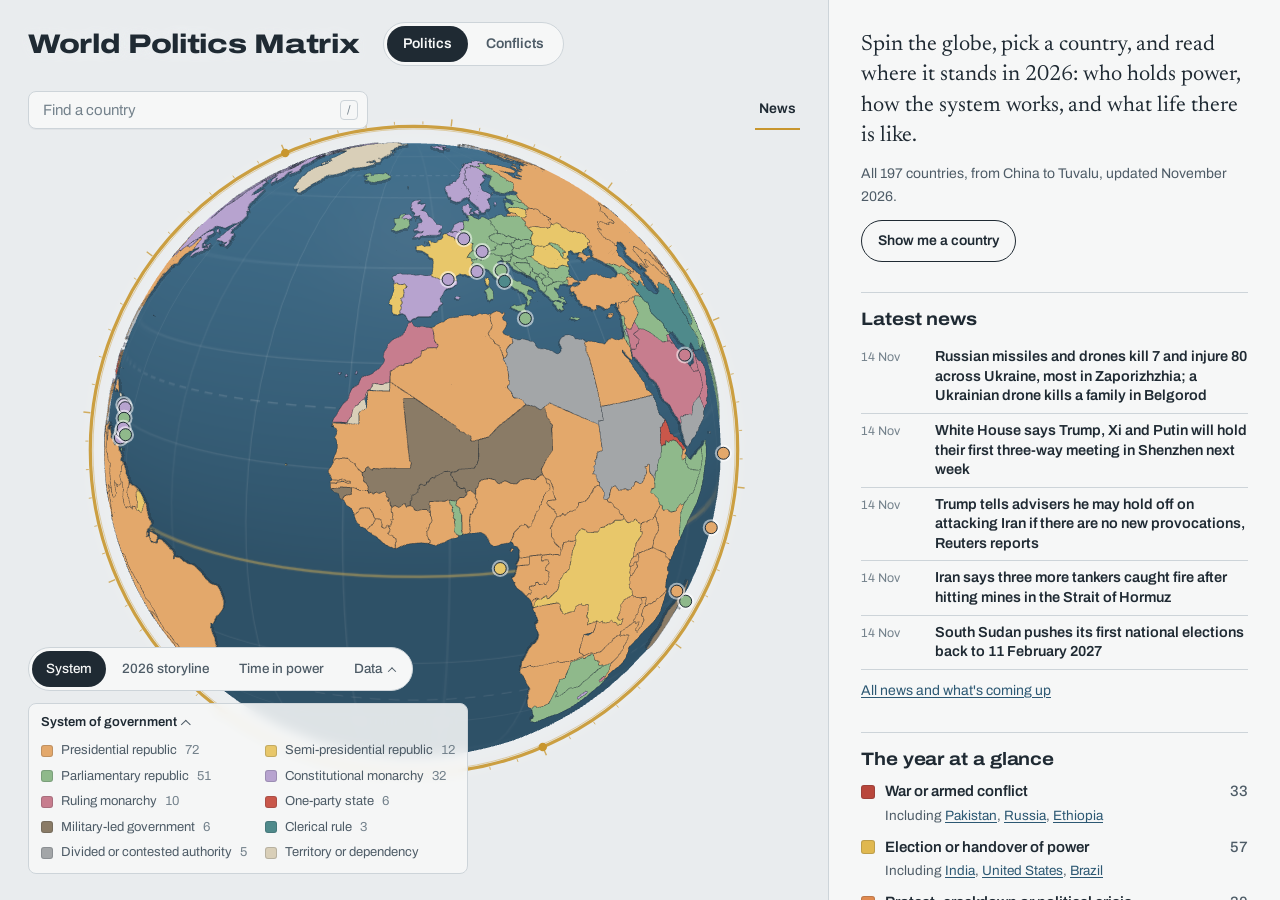
==== index.html @ 13824225 "Data layers: colour the globe by 17 indicators, By the numbers in profiles, compare two countries Ad" ====
<!doctype html>
<html lang="en">
<head>
<meta charset="utf-8">
<meta name="viewport" content="width=device-width, initial-scale=1, maximum-scale=1, user-scalable=no, viewport-fit=cover">
<title>World Politics Matrix</title>
<meta name="description" content="A clickable globe of where every country stands in 2026: who holds power, how the system works, and what daily life and culture look like.">
<meta name="theme-color" content="#E9ECEE" media="(prefers-color-scheme: light)">
<meta name="theme-color" content="#12191E" media="(prefers-color-scheme: dark)">
<link rel="icon" href="data:image/svg+xml,%3Csvg xmlns='http://www.w3.org/2000/svg' viewBox='0 0 64 64'%3E%3Ccircle cx='32' cy='32' r='22' fill='%233E6A86'/%3E%3Cpath d='M18 26c6-6 12 2 16-2s8-4 12 2c-2 8-10 6-14 12s-10 8-14 2c-2-6 4-8 0-14z' fill='%23E3A86B'/%3E%3Ccircle cx='32' cy='32' r='28' fill='none' stroke='%23C8962E' stroke-width='3'/%3E%3C/svg%3E">
<link rel="preconnect" href="https://fonts.googleapis.com">
<link rel="preconnect" href="https://fonts.gstatic.com" crossorigin>
<link href="https://fonts.googleapis.com/css2?family=Archivo:wdth,wght@62..125,400..800&family=Newsreader:ital,opsz,wght@0,6..72,400..600;1,6..72,400&display=swap" rel="stylesheet">
<link rel="stylesheet" href="assets/style.css">
<link rel="stylesheet" href="assets/features.css">
</head>
<body>
<div class="app" id="app">
  <main class="stage" id="stage">
    <header class="masthead">
      <h1 class="wordmark"><a href="./" id="home-link">World Politics Matrix</a></h1>
      <div class="mode-switch" role="radiogroup" aria-label="Map mode">
        <button type="button" role="radio" data-mode="politics" aria-checked="true">Politics</button>
        <button type="button" role="radio" data-mode="conflict" aria-checked="false">Conflicts</button>
      </div>
      <a class="news-link" href="news.html">News</a>
      <div class="search" role="search">
        <label class="visually-hidden" for="search">Find a country</label>
        <input id="search" type="search" placeholder="Find a country" autocomplete="off" spellcheck="false"
               role="combobox" aria-autocomplete="list" aria-expanded="false" aria-controls="search-results">
        <kbd class="search-hint" aria-hidden="true">/</kbd>
        <ul id="search-results" class="search-results" role="listbox" hidden></ul>
      </div>
    </header>

    <div class="globe-wrap">
      <div id="globe" class="globe" aria-label="Interactive globe. Drag to spin, scroll or pinch to zoom."></div>
      <svg id="meridian" class="meridian" aria-hidden="true"></svg>
      <p class="loading" id="loading">Drawing the map</p>
    </div>

    <section class="lens-box" aria-label="Map colouring">
      <div id="politics-controls" class="controls">
      <div class="lens-switch" role="radiogroup" aria-label="Colour countries by">
        <button type="button" role="radio" data-lens="system" aria-checked="true">System</button>
        <button type="button" role="radio" data-lens="story" aria-checked="false">2026 storyline</button>
        <button type="button" role="radio" data-lens="tenure" aria-checked="false">Time in power</button>
      </div>
      <details class="legend" id="legend-wrap" open>
        <summary id="legend-title">Key</summary>
        <ul id="legend" class="legend-list"></ul>
      </details>
      </div>
      <div id="war-controls" class="controls" hidden>
        <fieldset class="layer-toggles">
          <legend class="visually-hidden">Show on the map</legend>
          <label><input type="checkbox" data-layer="zones" checked> Zones</label>
          <label><input type="checkbox" data-layer="lines" checked> Front lines</label>
          <label><input type="checkbox" data-layer="battles" checked> Battles</label>
          <label><input type="checkbox" data-layer="bases" checked> Bases</label>
          <label class="sub"><input type="checkbox" id="major-only"> Major battles only</label>
        </fieldset>
        <details class="legend" open>
          <summary>Key</summary>
          <ul id="war-legend" class="legend-list"></ul>
        </details>
      </div>
    </section>
  </main>

  <aside class="sheet" id="sheet" aria-label="Country profile" data-state="intro">
    <button class="sheet-handle" id="sheet-handle" type="button" aria-label="Expand profile"><span></span></button>
    <div class="sheet-scroll" id="sheet-scroll">
      <div id="intro" class="intro">
        <p class="intro-lede">Spin the globe, pick a country, and read where it stands in 2026: who holds power, how the system works, and what life there is like.</p>
        <p class="intro-count" id="intro-count"></p>
        <div class="intro-actions">
          <button type="button" class="btn" id="random-btn">Show me a country</button>
        </div>
        <h2 class="intro-h">Latest news</h2>
        <ul class="news-mini" id="latest-news"></ul>
        <p class="more-link"><a href="news.html">All news and what's coming up</a></p>
        <h2 class="intro-h">The year at a glance</h2>
        <ul class="glance" id="glance"></ul>
        <h2 class="intro-h">Longest in power</h2>
        <ol class="longest" id="longest"></ol>
        <h2 class="intro-h">How a profile works</h2>
        <p>Every profile opens with where things stand this year, sourced line by line, then explains how power works and who holds it. The culture and society sections are background on daily life and identity, so they don't carry citations. Smaller or quieter countries get a shorter profile, and it says so at the top.</p>
        <h2 class="intro-h">Browse by region</h2>
        <div id="browse" class="browse"></div>
        <p class="intro-foot">Borders from <a href="https://www.naturalearthdata.com/">Natural Earth</a>. Capitals, languages and currencies from <a href="https://github.com/mledoze/countries">mledoze/countries</a> (ODbL). Borders shown are the de facto lines and imply no position on disputed claims.</p>
      </div>
      <div id="war-intro" class="intro" hidden>
        <p class="intro-lede">Every active war, insurgency and armed standoff on Earth, with the battles of the last 12 months and the bases that matter.</p>
        <p class="intro-count" id="war-count"></p>
        <div class="intro-actions">
          <button type="button" class="btn" id="random-war">Show me a war</button>
        </div>
        <div id="war-list"></div>
        <h2 class="intro-h">Latest battles and strikes</h2>
        <ol class="longest" id="war-recent"></ol>
        <h2 class="intro-h">Military news</h2>
        <ul class="news-mini" id="war-news"></ul>
        <p class="more-link"><a href="news.html">All news</a></p>
        <p class="intro-foot">Zones, lines and positions are approximate and drawn from the open-source reporting cited in each entry. Casualty figures are contested in every war; each one names its source.</p>
      </div>
      <article id="profile" class="profile" hidden></article>
    </div>
  </aside>
</div>

<div id="tip" class="tip" role="tooltip" hidden></div>

<script src="assets/vendor/topojson-client-3.1.0.min.js"></script>
<script src="assets/vendor/globe.gl-2.46.2.min.js"></script>
<script src="assets/app.js"></script>
<script src="assets/features/layers.js"></script>
</body>
</html>
---- assets/style.css ----
/* World Politics Matrix: a classroom political globe */

:root {
  --fog: #E9ECEE;
  --paper: #F6F7F7;
  --ink: #1F2A33;
  --ink-2: #4E5C67;
  --ink-3: #74828C;
  --rule: #CDD4D9;
  --ocean: #3E6A86;
  --land: #D9CFB8;
  --brass: #C8962E;
  --brass-deep: #8C6414;
  --link: #2C5873;
  --chip: rgba(31, 42, 51, 0.07);
  --quiet: #E6E1D5;
  --war: #B9473C;
  --shadow: 0 10px 30px -12px rgba(31, 42, 51, 0.35);
  --sheet-w: 452px;
  --sans: "Archivo", "Helvetica Neue", Arial, sans-serif;
  --serif: "Newsreader", Georgia, "Times New Roman", serif;
  color-scheme: light;
}

@media (prefers-color-scheme: dark) {
  :root:not([data-theme="light"]) {
    --fog: #12191E;
    --paper: #172027;
    --ink: #E3E8EB;
    --ink-2: #A9B5BE;
    --ink-3: #82909A;
    --rule: #2B3842;
    --ocean: #29506A;
    --land: #6E7880;
    --brass: #D6A646;
    --brass-deep: #E4BD6C;
    --link: #9CC5DE;
    --chip: rgba(227, 232, 235, 0.08);
    --quiet: #46525A;
    --shadow: 0 10px 30px -12px rgba(0, 0, 0, 0.7);
    color-scheme: dark;
  }
}
:root[data-theme="dark"] {
  --fog: #12191E;
  --paper: #172027;
  --ink: #E3E8EB;
  --ink-2: #A9B5BE;
  --ink-3: #82909A;
  --rule: #2B3842;
  --ocean: #29506A;
  --land: #6E7880;
  --brass: #D6A646;
  --brass-deep: #E4BD6C;
  --link: #9CC5DE;
  --chip: rgba(227, 232, 235, 0.08);
  --quiet: #46525A;
  --shadow: 0 10px 30px -12px rgba(0, 0, 0, 0.7);
  color-scheme: dark;
}

* { box-sizing: border-box; }
html, body { margin: 0; height: 100%; touch-action: pan-x pan-y; }
/* The globe handles its own gestures; nothing on it should scroll or zoom the page. */
.globe, .globe * { touch-action: none; }
body {
  background: var(--fog);
  color: var(--ink);
  font-family: var(--serif);
  font-size: 17px;
  line-height: 1.58;
  -webkit-font-smoothing: antialiased;
  overflow: hidden;
}
a { color: var(--link); text-decoration-thickness: 1px; text-underline-offset: 2px; }
a:hover { text-decoration-color: var(--brass); }
button { font: inherit; color: inherit; }
:focus-visible { outline: 2px solid var(--brass); outline-offset: 2px; border-radius: 3px; }
.visually-hidden {
  position: absolute; width: 1px; height: 1px; padding: 0; margin: -1px;
  overflow: hidden; clip: rect(0 0 0 0); white-space: nowrap; border: 0;
}

/* ---------- layout ---------- */
.app {
  display: grid;
  grid-template-columns: minmax(0, 1fr) var(--sheet-w);
  height: 100dvh;
}
.stage { position: relative; min-width: 0; overflow: hidden; }
.globe-wrap { position: absolute; inset: 0; z-index: 0; isolation: isolate; }
.globe { position: absolute; inset: 0; cursor: grab; }
.globe:active { cursor: grabbing; }
.meridian { position: absolute; inset: 0; width: 100%; height: 100%; pointer-events: none; overflow: visible; }
.loading {
  position: absolute; inset: 0; display: grid; place-items: center; margin: 0;
  font-family: var(--sans); font-size: 15px; color: var(--ink-2);
}
.loading[hidden] { display: none; }

/* ---------- masthead + search ---------- */
.masthead {
  position: absolute; top: 0; left: 0; right: 0; z-index: 5;
  display: flex; align-items: center; gap: 24px; flex-wrap: wrap;
  padding: 22px 28px 0;
  pointer-events: none;
}
.masthead > * { pointer-events: auto; }
.wordmark {
  margin: 0;
  font-family: var(--sans);
  font-stretch: 125%;
  font-weight: 800;
  font-size: clamp(21px, 2.1vw, 28px);
  line-height: 1;
  letter-spacing: -0.012em;
}
.wordmark a { color: var(--ink); text-decoration: none; }
.wordmark { text-shadow: 0 0 2px var(--fog), 0 0 8px var(--fog), 0 0 14px var(--fog); }

.search { position: relative; flex: 1 1 220px; max-width: 340px; min-width: 0; order: 3; }
.search input {
  width: 100%;
  font-family: var(--sans);
  font-size: 15px;
  padding: 10px 36px 10px 14px;
  border: 1px solid var(--rule);
  border-radius: 8px;
  background: var(--paper);
  color: var(--ink);
  box-shadow: 0 1px 0 rgba(31, 42, 51, 0.04);
}
.search input::placeholder { color: var(--ink-3); }
.search input:focus { outline: 2px solid var(--brass); outline-offset: 0; border-color: transparent; }
.search input::-webkit-search-cancel-button { display: none; }
.search-hint {
  position: absolute; right: 10px; top: 50%; transform: translateY(-50%);
  font-family: var(--sans); font-size: 12px; color: var(--ink-3);
  border: 1px solid var(--rule); border-radius: 4px; padding: 0 6px; line-height: 18px;
}
.search input:focus + .search-hint { display: none; }
.search-results {
  position: absolute; top: calc(100% + 6px); left: 0; right: 0;
  margin: 0; padding: 6px; list-style: none;
  background: var(--paper); border: 1px solid var(--rule); border-radius: 8px;
  box-shadow: var(--shadow);
  max-height: min(60vh, 420px); overflow-y: auto;
}
.search-results li {
  display: grid; grid-template-columns: 28px 1fr auto; align-items: center; gap: 8px;
  padding: 8px 10px; border-radius: 5px; cursor: pointer;
  font-family: var(--sans); font-size: 15px;
}
.search-results li[aria-selected="true"], .search-results li:hover { background: var(--chip); }
.search-results .flag { font-size: 20px; line-height: 1; }
.search-results .meta { font-size: 12.5px; color: var(--ink-3); }
.search-results .empty { display: block; color: var(--ink-2); cursor: default; }
.search-results .empty:hover { background: none; }

/* ---------- lens + legend ---------- */
.lens-box {
  position: absolute; left: 28px; bottom: 26px; z-index: 4;
  display: grid; gap: 12px; justify-items: start;
  max-width: min(520px, calc(100% - 56px));
}
.lens-switch {
  display: inline-flex; padding: 3px; gap: 2px;
  background: var(--paper); border: 1px solid var(--rule); border-radius: 999px;
}
.lens-switch button {
  border: 0; background: transparent; cursor: pointer;
  font-family: var(--sans); font-size: 13.5px; font-weight: 500;
  padding: 7px 14px; border-radius: 999px; color: var(--ink-2);
}
.lens-switch button[aria-checked="true"] { background: var(--ink); color: var(--paper); }
.legend {
  background: color-mix(in srgb, var(--paper) 88%, transparent);
  border: 1px solid var(--rule); border-radius: 8px;
  padding: 8px 12px 10px;
  font-family: var(--sans); font-size: 13px;
  backdrop-filter: blur(6px);
}
.legend summary {
  cursor: pointer; font-weight: 600; color: var(--ink); list-style: none;
  display: flex; align-items: center; gap: 6px;
}
.legend summary::-webkit-details-marker { display: none; }
.legend summary::after { content: ""; width: 6px; height: 6px; border-right: 1.5px solid var(--ink-2); border-bottom: 1.5px solid var(--ink-2); transform: rotate(45deg) translate(-2px, -1px); }
.legend[open] summary::after { transform: rotate(-135deg) translate(-1px, -2px); }
.legend-list {
  list-style: none; margin: 8px 0 0; padding: 0;
  display: grid; grid-template-columns: repeat(2, minmax(0, auto)); gap: 5px 18px;
}
.legend-list li { display: flex; align-items: center; gap: 8px; color: var(--ink-2); white-space: nowrap; }
.legend-list .n { color: var(--ink-3); font-variant-numeric: tabular-nums; }
.swatch { width: 12px; height: 12px; border-radius: 3px; flex: none; box-shadow: inset 0 0 0 1px rgba(31, 42, 51, 0.18); }

/* ---------- microstate markers (rendered by globe.gl) ---------- */
.micro {
  width: 13px; height: 13px; padding: 0; border-radius: 50%;
  border: 1.5px solid #1F2A33; cursor: pointer; pointer-events: auto;
  transform: translate(-50%, -50%);
  box-shadow: 0 0 0 2px rgba(255, 255, 255, 0.55);
}
.micro.is-selected { background: #1F2A33 !important; border-color: var(--brass); box-shadow: 0 0 0 3px var(--brass); }

/* ---------- tooltip ---------- */
.tip {
  position: fixed; z-index: 30; pointer-events: none;
  max-width: 290px; padding: 10px 12px;
  background: var(--paper); color: var(--ink);
  border: 1px solid var(--rule); border-radius: 8px; box-shadow: var(--shadow);
}
.tip-name { font-family: var(--sans); font-weight: 700; font-size: 15px; line-height: 1.25; }
.tip-key { font-family: var(--sans); font-size: 12.5px; color: var(--ink-2); margin-top: 2px; display: flex; gap: 6px; align-items: center; }
.tip-snap { font-size: 14.5px; line-height: 1.4; margin-top: 6px; color: var(--ink); }

/* ---------- sheet (desktop: right column) ---------- */
.sheet {
  position: relative; z-index: 10;
  background: var(--paper);
  border-left: 1px solid var(--rule);
  display: flex; flex-direction: column; min-height: 0;
}
.sheet-handle { display: none; }
.sheet-scroll { overflow-y: auto; flex: 1; padding: 30px 32px 48px; overscroll-behavior: contain; }

.btn {
  font-family: var(--sans); font-size: 14px; font-weight: 600;
  padding: 9px 16px; border-radius: 999px; cursor: pointer;
  border: 1.5px solid var(--ink); background: transparent; color: var(--ink);
}
.btn:hover { background: var(--ink); color: var(--paper); }

/* intro */
.intro-lede { font-size: 22px; line-height: 1.38; margin: 4px 0 14px; }
.intro-count { font-family: var(--sans); font-size: 14px; color: var(--ink-2); margin: 0 0 18px; }
.intro-actions { margin-bottom: 30px; }
.intro-h, .profile section h2 {
  font-family: var(--sans); font-stretch: 112%; font-weight: 700;
  font-size: 18px; line-height: 1.2; letter-spacing: -0.005em;
  margin: 30px 0 10px; padding-top: 16px; border-top: 1px solid var(--rule);
}
.intro p { margin: 0 0 12px; }
.glance { list-style: none; padding: 0; margin: 0; display: grid; gap: 10px; }
.glance-row {
  display: grid; grid-template-columns: 14px 1fr auto; gap: 10px; align-items: center; width: 100%;
  border: 0; background: none; padding: 0; cursor: pointer; text-align: left;
  font-family: var(--sans); font-size: 15px; font-weight: 600; color: var(--ink);
}
.glance-row:hover .glance-label { text-decoration: underline; text-decoration-color: var(--brass); }
.glance-row .swatch { width: 14px; height: 14px; }
.glance-n { font-variant-numeric: tabular-nums; color: var(--ink-2); font-weight: 500; }
.glance-eg { margin: 2px 0 0 24px !important; font-family: var(--sans); font-size: 13.5px; color: var(--ink-2); line-height: 1.45; }
.link { border: 0; background: none; padding: 0; font: inherit; color: var(--link); cursor: pointer; text-decoration: underline; text-decoration-thickness: 1px; text-underline-offset: 2px; }
.link:hover { text-decoration-color: var(--brass); }
.longest { list-style: none; padding: 0; margin: 0; display: grid; gap: 2px; }
.longest button {
  display: grid; grid-template-columns: 52px 1fr; gap: 10px; align-items: baseline; width: 100%;
  border: 0; background: none; padding: 7px 0; cursor: pointer; text-align: left; border-bottom: 1px solid var(--rule);
}
.longest li:last-child button { border-bottom: 0; }
.lp-year { font-family: var(--sans); font-stretch: 112%; font-weight: 800; font-size: 18px; color: var(--brass-deep); font-variant-numeric: tabular-nums; }
.lp-who { display: flex; flex-direction: column; font-family: var(--sans); font-size: 14px; color: var(--ink-2); line-height: 1.35; }
.lp-who b { color: var(--ink); font-weight: 600; font-size: 15px; }
.longest button:hover b { text-decoration: underline; text-decoration-color: var(--brass); }
.browse details { border-bottom: 1px solid var(--rule); }
.browse summary {
  cursor: pointer; padding: 9px 0; font-family: var(--sans); font-weight: 600; font-size: 15px;
  display: flex; justify-content: space-between; list-style: none;
}
.browse summary::-webkit-details-marker { display: none; }
.browse summary span { color: var(--ink-3); font-weight: 400; font-size: 13px; }
.browse ul { list-style: none; margin: 0 0 12px; padding: 0; columns: 2; column-gap: 16px; }
.browse li { break-inside: avoid; }
.browse button {
  border: 0; background: none; padding: 3px 0; cursor: pointer; text-align: left;
  font-family: var(--sans); font-size: 14px; color: var(--ink); display: flex; gap: 6px; align-items: baseline;
}
.browse button:hover { color: var(--link); text-decoration: underline; }
.browse .dot { width: 8px; height: 8px; border-radius: 2px; flex: none; transform: translateY(-1px); box-shadow: inset 0 0 0 1px rgba(31, 42, 51, 0.2); }
.intro-foot { font-family: var(--sans); font-size: 12.5px; color: var(--ink-3); margin-top: 28px !important; line-height: 1.5; }
.intro-foot a { color: inherit; }

/* profile */
.profile-top { display: grid; grid-template-columns: 1fr auto; gap: 12px; align-items: start; }
.profile-flag { font-size: 42px; line-height: 1; margin-bottom: 10px; display: block; }
.profile-name:focus { outline: none; }
.profile-name {
  font-family: var(--sans); font-stretch: 122%; font-weight: 800;
  font-size: clamp(28px, 3vw, 36px); line-height: 1.02; letter-spacing: -0.02em; margin: 0;
}
.profile-where { font-family: var(--sans); font-size: 14px; color: var(--ink-2); margin: 8px 0 0; }
.close {
  width: 36px; height: 36px; border-radius: 50%; border: 1px solid var(--rule);
  background: var(--paper); cursor: pointer; display: grid; place-items: center; flex: none;
}
.close:hover { border-color: var(--ink); }
.close svg { width: 14px; height: 14px; }
.status {
  margin: 12px 0 0; font-family: var(--sans); font-size: 13px; line-height: 1.4; color: var(--ink-2);
  display: flex; align-items: center; gap: 8px;
}
.status::before { content: ""; width: 7px; height: 7px; border-radius: 50%; background: var(--brass); flex: none; }
.status.short::before { background: transparent; box-shadow: inset 0 0 0 1.5px var(--ink-3); }
.tenure { display: flex; align-items: center; gap: 7px; font-family: var(--sans); font-size: 13.5px; color: var(--ink-2); margin-top: 4px !important; }
.update { margin: 0 0 14px; padding: 10px 14px; border-radius: 6px; background: color-mix(in srgb, var(--brass) 14%, transparent); border-left: 3px solid var(--brass); }
.update p { margin: 0 !important; font-size: 16px; }
.snapshot { font-size: 21px; line-height: 1.4; margin: 18px 0 0; }
.facts {
  display: grid; grid-template-columns: repeat(2, minmax(0, 1fr)); gap: 12px 18px;
  margin: 22px 0 0; padding: 16px 0 0; border-top: 1px solid var(--rule);
}
.facts div { min-width: 0; }
.facts dt { font-family: var(--sans); font-size: 12.5px; color: var(--ink-3); margin-bottom: 1px; }
.facts dd { margin: 0; font-size: 16px; line-height: 1.35; overflow-wrap: anywhere; }
.facts .wide { grid-column: 1 / -1; }
.system-key { display: inline-flex; align-items: center; gap: 7px; }
.holders { margin: 0; }
.holders p { margin: 0 0 6px; }
.holders .caveat { font-family: var(--sans); font-size: 12.5px; color: var(--ink-3); }
.tags { display: flex; flex-wrap: wrap; gap: 6px; margin: 18px 0 0; padding: 0; list-style: none; }
.tags li { font-family: var(--sans); font-size: 13px; padding: 4px 9px; border-radius: 4px; background: var(--chip); color: var(--ink); }
.profile section p { margin: 0 0 13px; }
.profile .lead-in { font-family: var(--sans); font-size: 13px; color: var(--ink-3); margin: -4px 0 10px; }
.profile .power { font-size: 16px; }
.sources { margin: 0; padding: 0 0 0 18px; font-size: 14.5px; line-height: 1.45; }
.sources li { margin-bottom: 5px; }
.sov-link { margin-top: 18px; }


/* ---------- mode switch + news link ---------- */
.mode-switch {
  display: inline-flex; padding: 3px; gap: 2px;
  background: var(--paper); border: 1px solid var(--rule); border-radius: 999px;
}
.mode-switch button {
  border: 0; background: transparent; cursor: pointer;
  font-family: var(--sans); font-size: 14px; font-weight: 600;
  padding: 7px 16px; border-radius: 999px; color: var(--ink-2);
}
.mode-switch button[aria-checked="true"] { background: var(--ink); color: var(--paper); }
body[data-mode="conflict"] .mode-switch button[aria-checked="true"] { background: var(--war); color: #fff; }
.news-link {
  margin-left: auto; order: 4;
  font-family: var(--sans); font-size: 14px; font-weight: 600; color: var(--ink);
  padding: 8px 4px; text-decoration: none; border-bottom: 2px solid var(--brass);
  text-shadow: 0 0 6px var(--fog);
}
.controls { display: grid; gap: 12px; justify-items: start; }
.controls[hidden] { display: none; }
.layer-toggles {
  border: 1px solid var(--rule); border-radius: 999px; margin: 0; padding: 6px 14px;
  background: var(--paper); display: flex; flex-wrap: wrap; gap: 4px 14px;
  font-family: var(--sans); font-size: 13.5px; color: var(--ink);
}
.layer-toggles label { display: inline-flex; align-items: center; gap: 6px; cursor: pointer; }
.layer-toggles .sub { color: var(--ink-2); }
.layer-toggles input { accent-color: var(--war); margin: 0; }

/* ---------- conflict markers ---------- */
.mk {
  padding: 0; cursor: pointer; pointer-events: auto; transform: translate(-50%, -50%);
  display: grid; place-items: center; border: 0;
}
.mk-battle { width: 18px; height: 18px; border-radius: 50%; background: #7E231C; color: #FFE8C2; box-shadow: 0 0 0 1.5px #FFF3E0, 0 1px 4px rgba(0,0,0,.45); }
.mk-battle.mid { width: 13px; height: 13px; background: #B9473C; }
.mk-battle svg { width: 70%; height: 70%; }
.mk-base { width: 8px; height: 8px; border-radius: 2px; background: #1F2A33; box-shadow: 0 0 0 1.5px #C8962E; }
.mk-base.critical { width: 11px; height: 11px; box-shadow: 0 0 0 2px #C8962E; }
.mk-base.choke { width: 15px; height: 15px; background: transparent; box-shadow: none; border-radius: 0; }
.mk-base.choke svg { width: 100%; height: 100%; }
.zone-swatch { position: relative; overflow: hidden; }
.zone-swatch::after { content: ""; position: absolute; inset: 3px; border-radius: 50%; background: var(--z); }
.mk.dim { opacity: .28; }
.mk.dim:hover { opacity: 1; }
.mk:hover, .mk.is-selected { outline: 2px solid #F3D27A; outline-offset: 2px; z-index: 2; }
.mk-demo { position: relative; display: inline-grid; place-items: center; flex: none; transform: none !important; }
.legend-line { width: 18px; height: 0; border-top: 3px dashed var(--ink); flex: none; }

/* ---------- war intro + panels ---------- */
.war-group { font-family: var(--sans); font-size: 13px; font-weight: 600; color: var(--ink-3); margin: 22px 0 6px; }
.war-rows { list-style: none; padding: 0; margin: 0; }
.war-row {
  display: grid; grid-template-columns: 12px 1fr auto; gap: 10px; align-items: center; width: 100%;
  border: 0; border-bottom: 1px solid var(--rule); background: none; padding: 9px 0; cursor: pointer; text-align: left;
}
.war-row .swatch { width: 12px; height: 12px; }
.war-name { font-family: var(--sans); font-size: 15px; font-weight: 600; color: var(--ink); display: flex; flex-direction: column; line-height: 1.3; }
.war-name small { font-weight: 400; font-size: 12.5px; color: var(--ink-2); margin-top: 2px; }
.war-row:hover .war-name { text-decoration: underline; text-decoration-color: var(--war); }
.war-flags { font-size: 15px; letter-spacing: 2px; white-space: nowrap; }
.war-name-h { font-stretch: 112%; font-size: clamp(24px, 2.6vw, 30px); }
.war-chips li { background: color-mix(in srgb, var(--war) 13%, transparent); }
.flag-row { display: flex; flex-wrap: wrap; gap: 6px; margin-top: 14px; }
.flag-chip {
  display: inline-flex; align-items: center; gap: 6px; border: 1px solid var(--rule); border-radius: 999px;
  background: var(--paper); padding: 3px 10px 3px 7px; cursor: pointer; font-family: var(--sans); font-size: 13px; color: var(--ink);
}
.flag-chip:hover { border-color: var(--ink); }
.side { border-left: 3px solid var(--rule); padding: 2px 0 2px 12px; margin: 0 0 14px; }
.side h3 { font-family: var(--sans); font-size: 15.5px; font-weight: 700; margin: 0 0 6px; }
.side p { font-size: 15px !important; line-height: 1.5; margin: 0 0 6px !important; }
.side b, .facts dd b, .profile p > b { font-family: var(--sans); font-weight: 600; font-size: 0.92em; }
.battle-list { list-style: none; padding: 0; margin: 0; }
.battle-list button {
  display: grid; grid-template-columns: 82px 1fr auto; gap: 10px; align-items: baseline; width: 100%;
  border: 0; border-bottom: 1px solid var(--rule); background: none; padding: 8px 0; cursor: pointer; text-align: left;
}
.bl-date { font-family: var(--sans); font-size: 12.5px; color: var(--ink-2); font-variant-numeric: tabular-nums; }
.bl-name { font-family: var(--sans); font-size: 14.5px; font-weight: 600; color: var(--ink); display: flex; flex-direction: column; line-height: 1.3; }
.bl-name small { font-weight: 400; color: var(--ink-2); font-size: 12.5px; }
.battle-list button:hover .bl-name { text-decoration: underline; text-decoration-color: var(--war); }
.tier { font-family: var(--sans); font-size: 11.5px; font-weight: 700; padding: 2px 7px; border-radius: 4px; }
.tier.major { background: #7E231C; color: #FFE8C2; }
.tier.mid { background: var(--chip); color: var(--ink-2); }
.tech, .zones { margin: 0; padding-left: 18px; }
.tech li, .zones li { font-size: 15.5px; line-height: 1.5; margin-bottom: 8px; }
.timeline { list-style: none; margin: 0; padding: 0; border-left: 2px solid var(--rule); }
.timeline li { position: relative; padding: 0 0 12px 16px; }
.timeline li::before { content: ""; position: absolute; left: -6px; top: 6px; width: 10px; height: 10px; border-radius: 50%; background: var(--war); }
.timeline span { font-family: var(--sans); font-size: 12.5px; font-weight: 600; color: var(--ink-2); }
.timeline p { margin: 2px 0 0 !important; font-size: 15px; line-height: 1.45; }

/* ---------- news snippets in the side panel ---------- */
.news-mini { list-style: none; padding: 0; margin: 0; }
.news-mini li { display: grid; grid-template-columns: 64px 1fr; gap: 10px; padding: 7px 0; border-bottom: 1px solid var(--rule); align-items: baseline; }
.news-mini a { font-family: var(--sans); font-size: 14.5px; font-weight: 600; color: var(--ink); text-decoration: none; line-height: 1.35; }
.news-mini a:hover { text-decoration: underline; text-decoration-color: var(--brass); }
.news-date { font-family: var(--sans); font-size: 12.5px; color: var(--ink-3); }
.news-empty { display: block !important; font-family: var(--sans); font-size: 14px; color: var(--ink-2); }
.more-link { font-family: var(--sans); font-size: 14px; margin: 10px 0 0 !important; }

/* ---------- mobile: globe full screen, profile in a bottom sheet ---------- */
@media (max-width: 899px) {
  .app { display: block; height: 100dvh; }
  .stage { position: absolute; inset: 0; }
  .masthead { padding: 14px 16px 0; gap: 10px; }
  .search { width: 100%; flex-basis: 100%; max-width: none; order: 3; }
  .wordmark { order: 0; }
  .news-link { order: 1; margin-left: auto; }
  .mode-switch { order: 2; }
  .mode-switch button { padding: 6px 13px; font-size: 13px; }
  .layer-toggles { border-radius: 10px; }
  .lens-box { left: 16px; right: 16px; bottom: calc(76px + env(safe-area-inset-bottom)); max-width: none; gap: 8px; }
  .lens-switch button { padding: 7px 11px; font-size: 13px; }
  .legend-list { grid-template-columns: repeat(2, minmax(0, 1fr)); }
  .legend-list li { white-space: normal; line-height: 1.25; }
  .sheet {
    position: fixed; left: 0; right: 0; bottom: 0; z-index: 20;
    height: 92dvh; border-left: 0; border-top: 1px solid var(--rule);
    border-radius: 14px 14px 0 0; box-shadow: 0 -12px 30px -18px rgba(31, 42, 51, 0.45);
    transform: translateY(calc(92dvh - 64px - env(safe-area-inset-bottom)));
    transition: transform 0.32s cubic-bezier(0.2, 0.8, 0.2, 1);
  }
  .sheet[data-state="open"] { transform: translateY(34dvh); }
  .sheet[data-state="full"] { transform: translateY(0); }
  .sheet-handle {
    display: grid; place-items: center; width: 100%; height: 26px; flex: none;
    border: 0; background: transparent; cursor: pointer; touch-action: none;
  }
  .sheet-handle span { width: 42px; height: 5px; border-radius: 3px; background: var(--rule); }
  .sheet-scroll { padding: 2px 18px calc(40px + env(safe-area-inset-bottom)); }
  .sheet[data-state="intro"] .sheet-scroll { overflow: hidden; }
  .sheet[data-state="open"] .sheet-scroll { padding-bottom: calc(34dvh + 40px); }
  .intro-lede { font-size: 18px; margin-top: 0; }
  .snapshot { font-size: 19px; }
  .profile-flag { font-size: 34px; margin-bottom: 6px; }
}

@media (prefers-reduced-motion: reduce) {
  * { transition: none !important; animation: none !important; scroll-behavior: auto !important; }
}

.lp-date { font-size: 15px; white-space: nowrap; }
.longest button:has(.lp-date) { grid-template-columns: 64px 1fr; }
---- assets/features.css ----
/* Styles for the feature scripts in assets/features/. Tokens come from style.css. */

/* ---------- data layers ---------- */
.lens-switch { max-width: 100%; overflow-x: auto; scrollbar-width: none; }
.lens-switch::-webkit-scrollbar { display: none; }
.lens-switch button { white-space: nowrap; }
#data-lens-btn::after { content: ""; display: inline-block; width: 5px; height: 5px; margin-left: 7px; border-right: 1.5px solid currentColor; border-bottom: 1.5px solid currentColor; transform: rotate(-135deg) translate(-1px, -1px); }
.data-pop {
  background: var(--paper); border: 1px solid var(--rule); border-radius: 10px; box-shadow: var(--shadow);
  padding: 10px 12px 8px; display: grid; grid-template-columns: repeat(2, minmax(0, 1fr)); gap: 4px 18px;
  font-family: var(--sans); font-size: 13.5px; max-width: min(520px, calc(100vw - 32px));
}
.data-pop[hidden] { display: none; }
.data-group-h { margin: 4px 0 2px; font-size: 12px; font-weight: 700; color: var(--ink-3); }
.data-pop button {
  display: flex; align-items: center; gap: 8px; width: 100%; text-align: left;
  border: 0; background: none; padding: 5px 4px; border-radius: 5px; cursor: pointer; color: var(--ink);
}
.data-pop button:hover, .data-pop button.on { background: var(--chip); }
.data-pop button.on { font-weight: 600; }
.data-pop-foot { grid-column: 1 / -1; margin: 6px 0 0; font-size: 12px; color: var(--ink-3); }
.legend-list .legend-note { grid-column: 1 / -1; white-space: normal; font-size: 12px; line-height: 1.4; color: var(--ink-3); max-width: 440px; display: block; }
.legend-note a { color: inherit; }

.num-help { font-family: var(--sans); font-size: 13px !important; color: var(--ink-2); line-height: 1.45; }
.num-h { font-family: var(--sans); font-size: 13px; font-weight: 700; color: var(--ink-3); margin: 16px 0 4px; }
.nums { list-style: none; margin: 0; padding: 0; }
.num-row {
  display: grid; grid-template-columns: minmax(0, 1fr) auto; grid-template-areas: "label val" "bar rank";
  gap: 3px 12px; align-items: center; width: 100%; text-align: left;
  border: 0; border-bottom: 1px solid var(--rule); background: none; padding: 8px 0; cursor: pointer;
}
.num-label { grid-area: label; font-family: var(--sans); font-size: 14.5px; font-weight: 600; color: var(--ink); display: flex; flex-direction: column; line-height: 1.25; }
.num-label small { font-weight: 400; font-size: 12px; color: var(--ink-3); }
.num-val { grid-area: val; font-family: var(--sans); font-weight: 700; font-size: 15.5px; font-variant-numeric: tabular-nums; }
.num-bar { grid-area: bar; position: relative; height: 6px; border-radius: 3px; background: var(--chip); }
.num-bar span { position: absolute; top: 50%; width: 11px; height: 11px; border-radius: 50%; transform: translate(-50%, -50%); box-shadow: 0 0 0 2px var(--paper); }
.num-rank { grid-area: rank; font-family: var(--sans); font-size: 12px; color: var(--ink-3); font-variant-numeric: tabular-nums; }
.num-row:hover .num-label { text-decoration: underline; text-decoration-color: var(--brass); }

.cmp-pick { display: grid; gap: 6px; margin-top: 20px; font-family: var(--sans); font-size: 14px; font-weight: 600; }
.cmp-pick input { font: 15px var(--sans); padding: 10px 12px; border: 1px solid var(--rule); border-radius: 8px; background: var(--paper); color: var(--ink); }
.cmp-suggest { font-family: var(--sans); font-size: 14px; color: var(--ink-2); margin-top: 12px !important; }
.cmp-heads { display: grid; grid-template-columns: 1fr 1fr; gap: 10px; margin-top: 18px; }
.cmp-head { display: flex; align-items: center; gap: 8px; font-family: var(--sans); font-weight: 700; font-size: 16px; padding: 8px 10px; border-radius: 8px; }
.cmp-head.a { background: color-mix(in srgb, #C8962E 18%, transparent); }
.cmp-head.b { background: color-mix(in srgb, #3E6A86 18%, transparent); }
.cmp-flag { font-size: 26px; line-height: 1; }
table.cmp { width: 100%; border-collapse: collapse; margin-top: 14px; font-family: var(--sans); font-size: 14px; table-layout: fixed; }
table.cmp thead th { font-size: 12.5px; color: var(--ink-3); text-align: left; font-weight: 600; padding: 4px 6px; }
table.cmp th[scope="row"] { text-align: left; font-weight: 600; color: var(--ink); width: 38%; padding: 8px 6px 8px 0; vertical-align: top; line-height: 1.3; }
table.cmp th small, table.cmp td small { display: block; font-weight: 400; font-size: 11.5px; color: var(--ink-3); }
table.cmp td { padding: 8px 6px; vertical-align: top; border-bottom: 1px solid var(--rule); font-variant-numeric: tabular-nums; overflow-wrap: anywhere; }
table.cmp tr th[scope="row"] { border-bottom: 1px solid var(--rule); }
table.cmp .cmp-group th { text-align: left; padding: 16px 0 4px; font-size: 12.5px; color: var(--ink-3); font-weight: 700; border: 0; }
.cmp-na { color: var(--ink-3); }
.cmp-bar { display: block; height: 5px; border-radius: 3px; background: var(--chip); margin-top: 5px; overflow: hidden; }
.cmp-bar span { display: block; height: 100%; border-radius: 3px; }
.cmp-bar.a span { background: #C8962E; }
.cmp-bar.b span { background: #3E6A86; }

@media (max-width: 899px) {
  .data-pop { grid-template-columns: 1fr 1fr; gap: 2px 10px; font-size: 13px; }
}
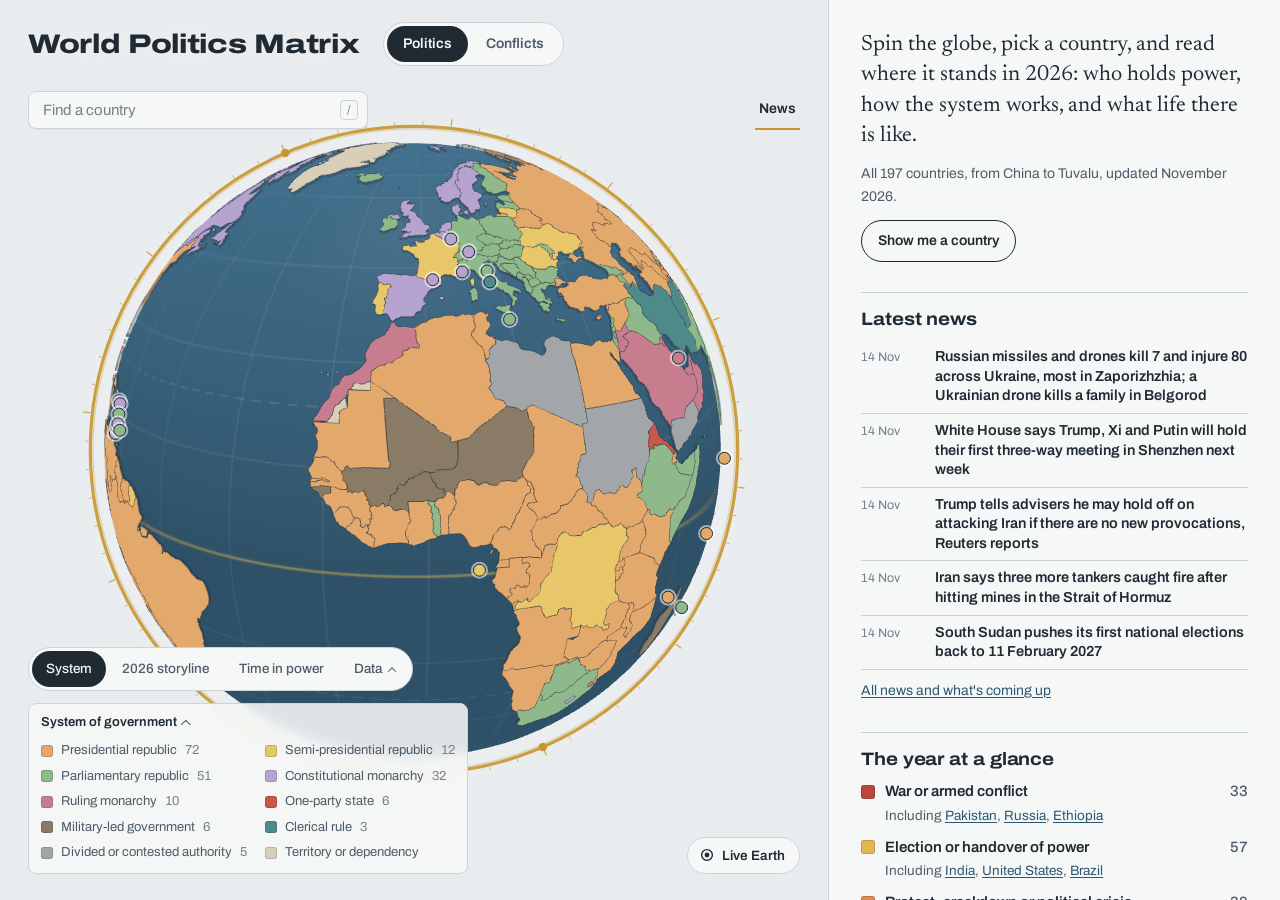
==== commit b80a4e07: "Live Earth: earthquakes, cyclones, floods, volcanoes and major wildfires on the globe, pulled live f" ====
--- a/index.html
+++ b/index.html
@@ -38,6 +38,8 @@
       <svg id="meridian" class="meridian" aria-hidden="true"></svg>
       <p class="loading" id="loading">Drawing the map</p>
     </div>
+
+    <div class="globe-tools" id="globe-tools" role="toolbar" aria-label="Globe tools"></div>
 
     <section class="lens-box" aria-label="Map colouring">
       <div id="politics-controls" class="controls">
@@ -115,5 +117,6 @@
 <script src="assets/vendor/globe.gl-2.46.2.min.js"></script>
 <script src="assets/app.js"></script>
 <script src="assets/features/layers.js"></script>
+<script src="assets/features/live.js"></script>
 </body>
 </html>
--- a/assets/features.css
+++ b/assets/features.css
@@ -62,3 +62,51 @@
 @media (max-width: 899px) {
   .data-pop { grid-template-columns: 1fr 1fr; gap: 2px 10px; font-size: 13px; }
 }
+
+/* ---------- globe tools (time machine, live earth) ---------- */
+.globe-tools {
+  position: absolute; right: 28px; bottom: 26px; z-index: 4;
+  display: flex; gap: 8px; flex-wrap: wrap; justify-content: flex-end;
+}
+.tool {
+  display: inline-flex; align-items: center; gap: 7px; cursor: pointer;
+  font-family: var(--sans); font-size: 13.5px; font-weight: 600; color: var(--ink);
+  background: var(--paper); border: 1px solid var(--rule); border-radius: 999px; padding: 7px 14px 7px 11px;
+}
+.tool svg { width: 16px; height: 16px; flex: none; }
+.tool[aria-pressed="true"] { background: var(--ink); color: var(--paper); border-color: var(--ink); }
+.tool:hover { border-color: var(--ink); }
+.tool.busy svg { animation: tool-spin 1s linear infinite; }
+@keyframes tool-spin { to { transform: rotate(360deg); } }
+
+/* ---------- live earth markers ---------- */
+.live-mk {
+  width: var(--s, 14px); height: var(--s, 14px); padding: 2px; border: 0; border-radius: 50%; cursor: pointer;
+  pointer-events: auto; transform: translate(-50%, -50%); display: grid; place-items: center;
+  background: color-mix(in srgb, var(--c) 18%, #fff); color: var(--c);
+  box-shadow: 0 0 0 1.5px var(--c), 0 1px 3px rgba(0,0,0,.35);
+}
+.live-mk svg { width: 100%; height: 100%; }
+.live-mk.severe { box-shadow: 0 0 0 2.5px var(--c), 0 0 0 5px color-mix(in srgb, var(--c) 30%, transparent), 0 1px 3px rgba(0,0,0,.35); }
+.live-mk:hover { outline: 2px solid #F3D27A; outline-offset: 2px; z-index: 3; }
+.live-focus { margin: 16px 0 6px; padding: 12px 14px; border-radius: 8px; background: var(--chip); }
+.live-warn { font-family: var(--sans); font-size: 13.5px; color: var(--war); }
+.num-h span { font-weight: 400; color: var(--ink-3); }
+.live-list { list-style: none; margin: 0; padding: 0; }
+.live-list li { display: grid; grid-template-columns: 1fr auto; gap: 10px; align-items: center; border-bottom: 1px solid var(--rule); }
+.live-list li.on { background: color-mix(in srgb, var(--brass) 12%, transparent); }
+.live-list button { display: grid; grid-template-columns: 22px 1fr; gap: 10px; align-items: center; width: 100%; text-align: left; border: 0; background: none; padding: 8px 0; cursor: pointer; }
+.live-ico { width: 20px; height: 20px; color: var(--c); }
+.live-txt { display: flex; flex-direction: column; font-family: var(--sans); line-height: 1.3; }
+.live-txt b { font-size: 14.5px; font-weight: 600; color: var(--ink); }
+.live-txt small { font-size: 12.5px; color: var(--ink-2); }
+.live-list button:hover b { text-decoration: underline; text-decoration-color: var(--brass); }
+.live-src { font-family: var(--sans); font-size: 12px; color: var(--ink-3); white-space: nowrap; }
+.arc-tip { font-family: var(--sans); font-size: 13px; background: var(--paper); color: var(--ink); border: 1px solid var(--rule); border-radius: 6px; padding: 5px 8px; box-shadow: var(--shadow); }
+
+@media (max-width: 899px) {
+  .globe-tools { top: 172px; right: 12px; bottom: auto; flex-direction: column; align-items: flex-end; gap: 6px; }
+  .tool { padding: 8px; font-size: 12.5px; }
+  .tool span { display: none; }
+  .tool svg { width: 18px; height: 18px; }
+}
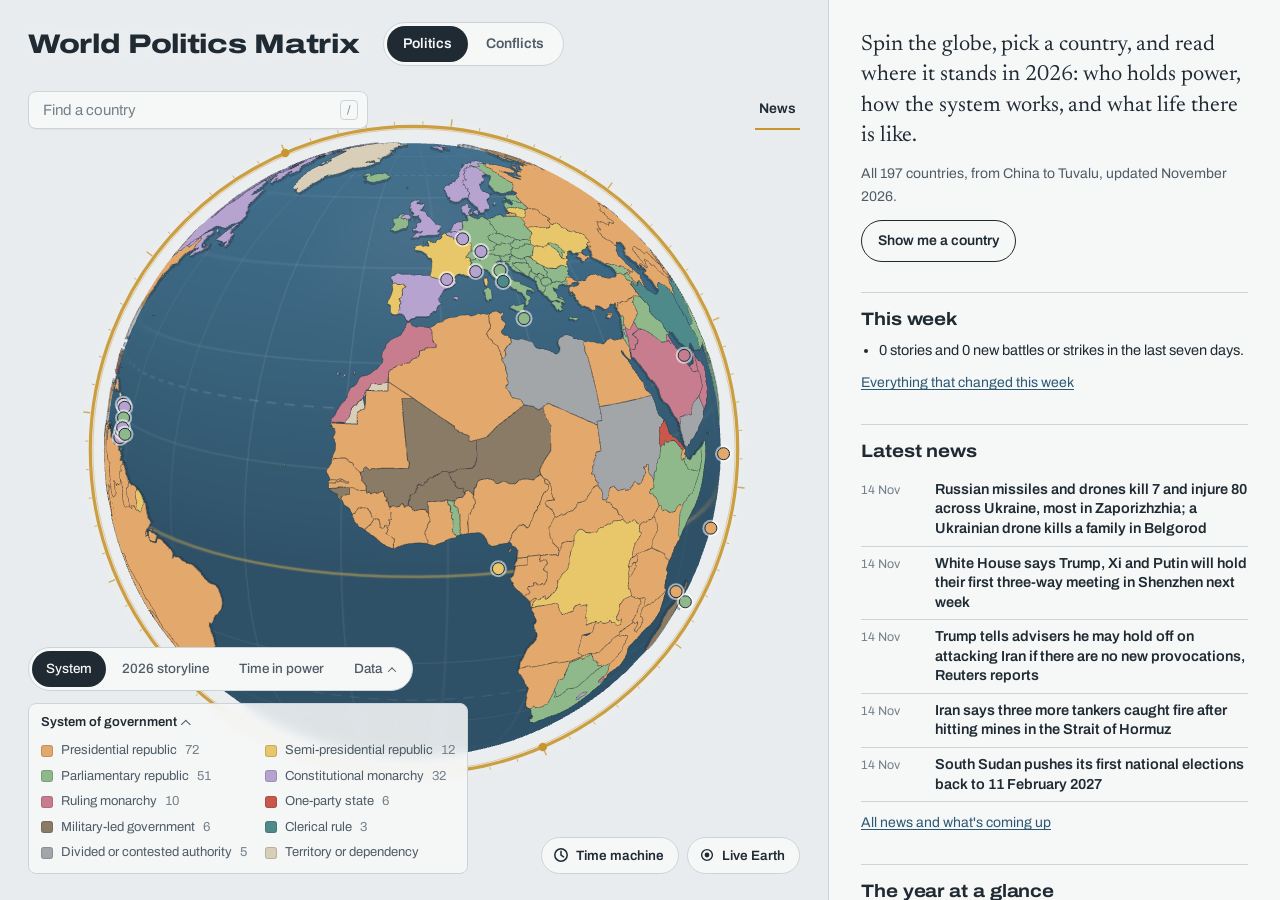
==== commit 086c592b: "Time machine: daily snapshots, a year-long slider with playback, news heat and battles by date, and " ====
--- a/index.html
+++ b/index.html
@@ -79,6 +79,8 @@
         <div class="intro-actions">
           <button type="button" class="btn" id="random-btn">Show me a country</button>
         </div>
+        <div id="intro-today"></div>
+        <div id="intro-week"></div>
         <h2 class="intro-h">Latest news</h2>
         <ul class="news-mini" id="latest-news"></ul>
         <p class="more-link"><a href="news.html">All news and what's coming up</a></p>
@@ -118,5 +120,6 @@
 <script src="assets/app.js"></script>
 <script src="assets/features/layers.js"></script>
 <script src="assets/features/live.js"></script>
+<script src="assets/features/timemachine.js"></script>
 </body>
 </html>
--- a/assets/features.css
+++ b/assets/features.css
@@ -110,3 +110,54 @@
   .tool span { display: none; }
   .tool svg { width: 18px; height: 18px; }
 }
+
+/* ---------- time machine ---------- */
+body.tm-on .lens-box, body.tm-on .globe-tools { display: none; }
+.tm-bar {
+  position: absolute; left: 28px; right: 28px; bottom: 22px; z-index: 6;
+  display: grid; grid-template-columns: auto minmax(0, 1fr) auto auto; gap: 14px; align-items: center;
+  background: color-mix(in srgb, var(--paper) 94%, transparent); backdrop-filter: blur(8px);
+  border: 1px solid var(--rule); border-radius: 14px; box-shadow: var(--shadow); padding: 10px 14px;
+  font-family: var(--sans);
+}
+.tm-bar[hidden] { display: none; }
+.tm-play {
+  width: 42px; height: 42px; border-radius: 50%; border: 0; cursor: pointer; display: grid; place-items: center;
+  background: var(--ink); color: var(--paper);
+}
+.tm-play svg { width: 16px; height: 16px; margin-left: 2px; }
+.tm-play.on svg path { d: path("M4 2.5h3v11H4zM9 2.5h3v11H9z"); }
+.tm-label { display: flex; align-items: baseline; gap: 10px; min-width: 0; }
+.tm-date {
+  border: 0; background: none; padding: 0; cursor: pointer; font: inherit;
+  font-stretch: 112%; font-weight: 800; font-size: 19px; color: var(--ink); white-space: nowrap;
+  text-decoration: underline; text-decoration-color: var(--brass); text-underline-offset: 4px; text-decoration-thickness: 2px;
+}
+#tm-sub { font-size: 13px; color: var(--ink-2); overflow: hidden; text-overflow: ellipsis; white-space: nowrap; }
+.tm-scale { position: relative; height: 34px; margin-top: 2px; }
+.tm-spark { position: absolute; left: 0; right: 0; top: 0; width: 100%; height: 26px; }
+.tm-spark .tm-b { fill: var(--war); opacity: .75; }
+.tm-spark .tm-n { fill: var(--brass); opacity: .55; }
+.tm-daily { position: absolute; top: 0; bottom: 6px; width: 0; border-left: 1.5px dashed var(--ink-3); }
+#tm-range { position: absolute; left: 0; right: 0; bottom: -2px; width: 100%; margin: 0; accent-color: var(--ink); cursor: pointer; }
+.tm-months { position: relative; height: 14px; font-size: 11px; color: var(--ink-3); }
+.tm-months span { position: absolute; transform: translateX(-2px); white-space: nowrap; }
+.tm-btn { font-family: var(--sans); font-size: 13px; font-weight: 600; padding: 7px 12px; border-radius: 999px; border: 1px solid var(--rule); background: var(--paper); color: var(--ink); cursor: pointer; }
+.tm-btn:hover { border-color: var(--ink); }
+.changes { margin: 0; padding-left: 18px; }
+.changes li { font-size: 15.5px; line-height: 1.5; margin-bottom: 8px; }
+.changes li b { font-family: var(--sans); font-weight: 600; font-size: 0.94em; }
+.changes.brief li { font-family: var(--sans); font-size: 14.5px; }
+.hot { margin: 0; padding-left: 22px; font-family: var(--sans); font-size: 15px; }
+.hot li { padding: 3px 0; }
+.hot span { color: var(--ink-3); font-size: 13px; margin-left: 4px; }
+
+@media (max-width: 899px) {
+  .tm-bar { left: 10px; right: 10px; bottom: calc(72px + env(safe-area-inset-bottom)); grid-template-columns: auto minmax(0, 1fr) auto; gap: 10px; padding: 8px 10px; }
+  .tm-btn { display: none; }
+  .tm-play { width: 36px; height: 36px; }
+  .tm-date { font-size: 16px; }
+  #tm-sub { display: none; }
+  .tm-months span:not(.q) { display: none; }
+  .tm-close { width: 30px; height: 30px; }
+}
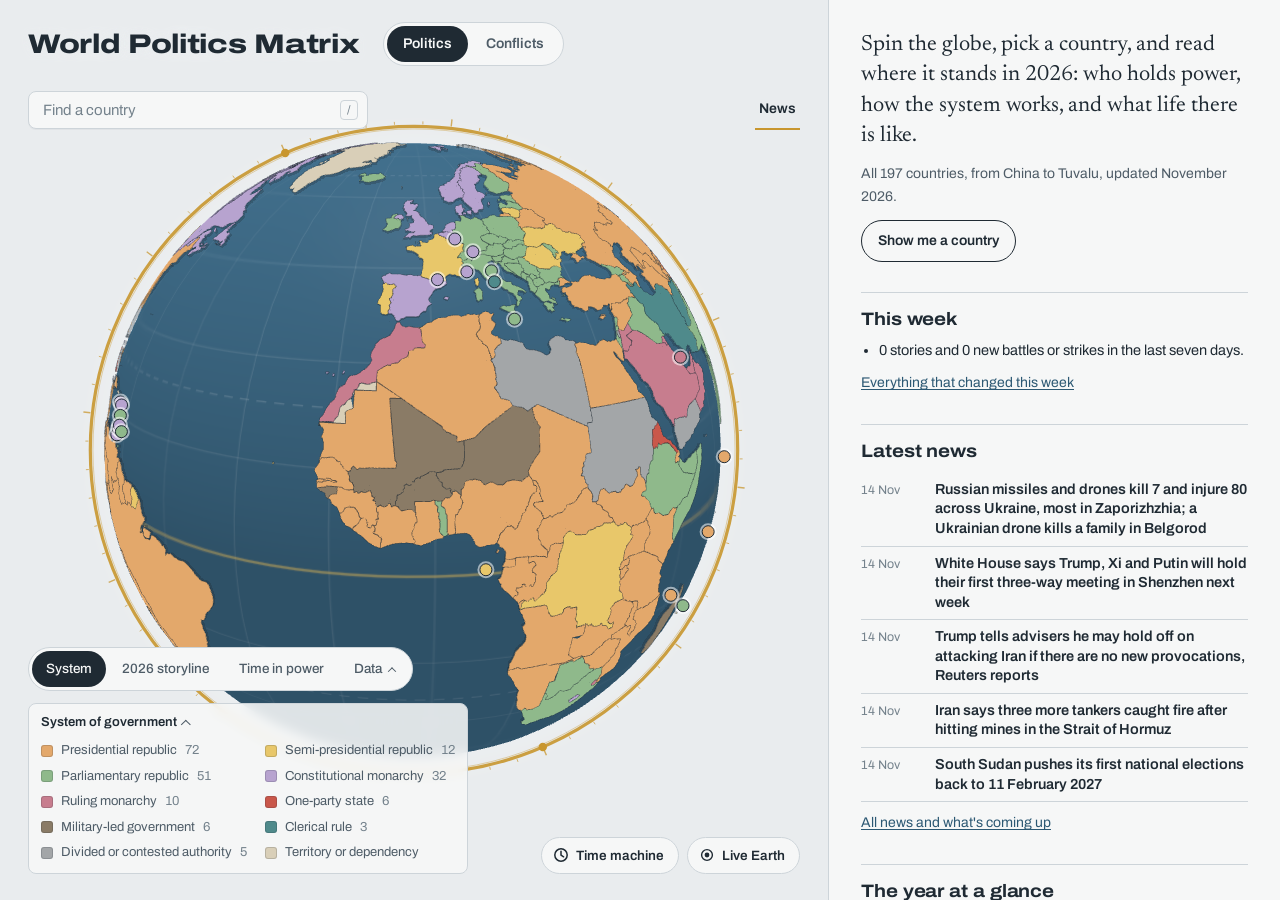
==== commit 8482706a: "Trust layer: confidence labels on every news item, last-checked dates and corrections on profiles, s" ====
--- a/index.html
+++ b/index.html
@@ -92,7 +92,7 @@
         <p>Every profile opens with where things stand this year, sourced line by line, then explains how power works and who holds it. The culture and society sections are background on daily life and identity, so they don't carry citations. Smaller or quieter countries get a shorter profile, and it says so at the top.</p>
         <h2 class="intro-h">Browse by region</h2>
         <div id="browse" class="browse"></div>
-        <p class="intro-foot">Borders from <a href="https://www.naturalearthdata.com/">Natural Earth</a>. Capitals, languages and currencies from <a href="https://github.com/mledoze/countries">mledoze/countries</a> (ODbL). Borders shown are the de facto lines and imply no position on disputed claims.</p>
+        <p class="intro-foot">Borders from <a href="https://www.naturalearthdata.com/">Natural Earth</a>. Capitals, languages and currencies from <a href="https://github.com/mledoze/countries">mledoze/countries</a> (ODbL). Borders shown are the de facto lines and imply no position on disputed claims. <a href="#corrections">How we check facts, and corrections</a>.</p>
       </div>
       <div id="war-intro" class="intro" hidden>
         <p class="intro-lede">Every active war, insurgency and armed standoff on Earth, with the battles of the last 12 months and the bases that matter.</p>
@@ -121,5 +121,6 @@
 <script src="assets/features/layers.js"></script>
 <script src="assets/features/live.js"></script>
 <script src="assets/features/timemachine.js"></script>
+<script src="assets/features/trust.js"></script>
 </body>
 </html>
--- a/assets/features.css
+++ b/assets/features.css
@@ -161,3 +161,21 @@
   .tm-months span:not(.q) { display: none; }
   .tm-close { width: 30px; height: 30px; }
 }
+
+/* ---------- trust layer ---------- */
+.checked { color: var(--ink-3); }
+.corrected { font-family: var(--sans); font-size: 13.5px; line-height: 1.45; color: var(--ink-2); margin: 10px 0 0; padding: 8px 12px; border-left: 3px solid var(--war); background: color-mix(in srgb, var(--war) 7%, transparent); border-radius: 0 6px 6px 0; }
+.trust-dl { margin: 0; display: grid; gap: 10px; }
+.trust-dl div { display: grid; grid-template-columns: 112px 1fr; gap: 12px; align-items: baseline; }
+.trust-dl dd { margin: 0; font-size: 15.5px; line-height: 1.45; }
+.tchip { font-family: var(--sans); font-size: 12px; font-weight: 700; padding: 2px 8px; border-radius: 4px; background: var(--chip); white-space: nowrap; }
+.tchip.ok { background: color-mix(in srgb, #4A8E7F 18%, transparent); }
+.tchip.rep { background: color-mix(in srgb, #D8AE58 26%, transparent); }
+.tchip.dis { background: color-mix(in srgb, #B9473C 20%, transparent); }
+.corr-list { list-style: none; margin: 0; padding: 0; }
+.corr { border-bottom: 1px solid var(--rule); padding: 12px 0; }
+.corr h3 { font-family: var(--sans); font-size: 16px; font-weight: 700; margin: 2px 0 6px; line-height: 1.3; }
+.corr p { font-size: 15px !important; line-height: 1.45; margin: 0 0 6px !important; }
+.corr-meta { font-family: var(--sans); font-size: 12.5px !important; color: var(--ink-3); }
+.corr-why { color: var(--ink-2); }
+.corr-src { font-family: var(--sans); font-size: 12.5px !important; }
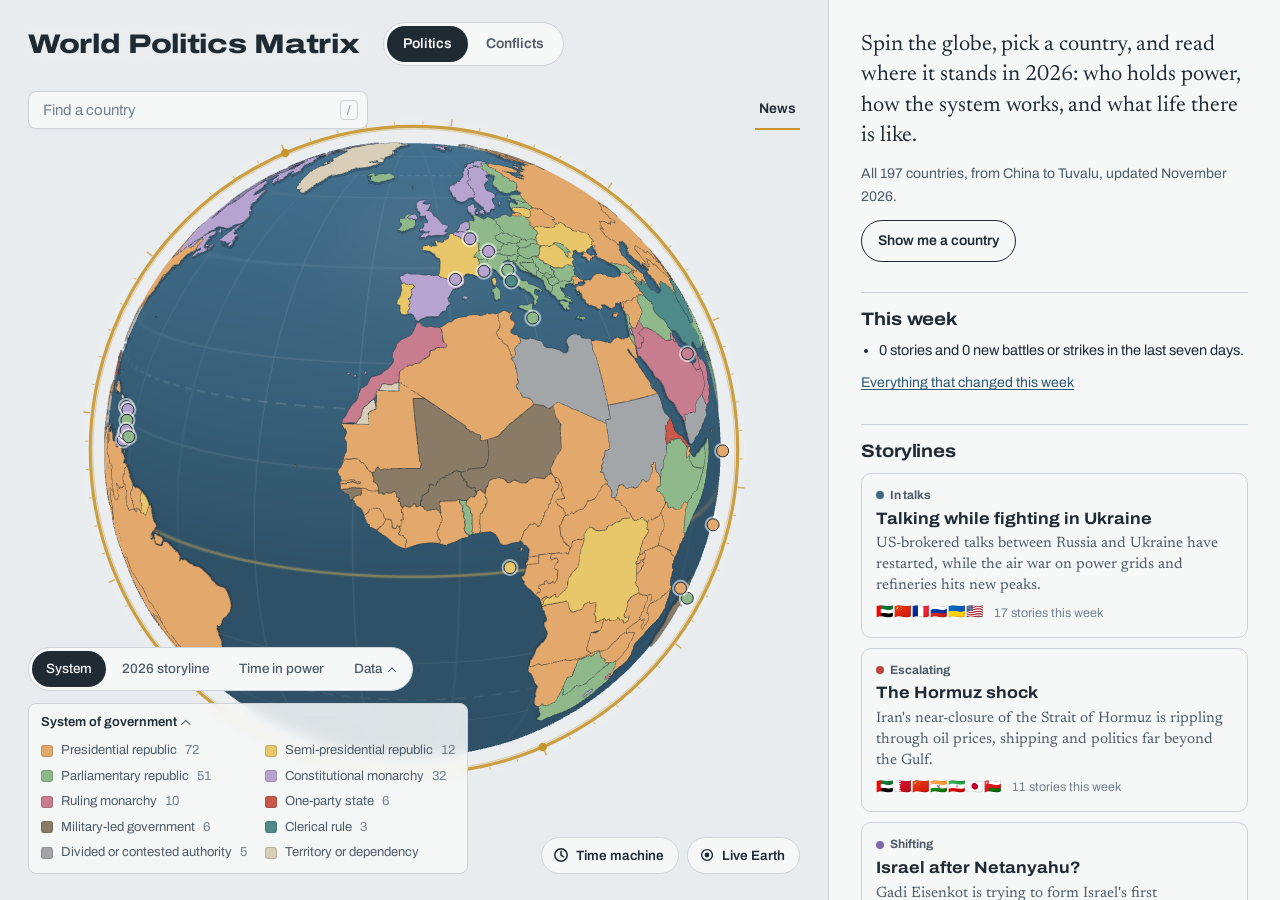
==== commit 93bb4965: "Storylines: 12 threads tying countries together, drawn as arcs on the globe, with key moments, auto-" ====
--- a/index.html
+++ b/index.html
@@ -81,6 +81,7 @@
         </div>
         <div id="intro-today"></div>
         <div id="intro-week"></div>
+        <div id="intro-threads"></div>
         <h2 class="intro-h">Latest news</h2>
         <ul class="news-mini" id="latest-news"></ul>
         <p class="more-link"><a href="news.html">All news and what's coming up</a></p>
@@ -122,5 +123,6 @@
 <script src="assets/features/live.js"></script>
 <script src="assets/features/timemachine.js"></script>
 <script src="assets/features/trust.js"></script>
+<script src="assets/features/threads.js"></script>
 </body>
 </html>
--- a/assets/features.css
+++ b/assets/features.css
@@ -179,3 +179,26 @@
 .corr-meta { font-family: var(--sans); font-size: 12.5px !important; color: var(--ink-3); }
 .corr-why { color: var(--ink-2); }
 .corr-src { font-family: var(--sans); font-size: 12.5px !important; }
+
+/* ---------- storylines ---------- */
+.thread-cards { list-style: none; margin: 0; padding: 0; display: grid; gap: 10px; }
+.thread-card {
+  display: grid; gap: 4px; width: 100%; text-align: left; cursor: pointer;
+  border: 1px solid var(--rule); border-radius: 10px; background: var(--paper); padding: 12px 14px;
+}
+.thread-card:hover { border-color: var(--brass); }
+.thread-card b { font-family: var(--sans); font-stretch: 108%; font-size: 16.5px; font-weight: 700; line-height: 1.25; color: var(--ink); }
+.thread-dek { font-size: 15px; line-height: 1.4; color: var(--ink-2); }
+.thread-meta { display: flex; align-items: center; gap: 2px; font-size: 14px; letter-spacing: 1px; margin-top: 2px; }
+.thread-meta span { font-family: var(--sans); font-size: 12.5px; letter-spacing: 0; color: var(--ink-3); margin-left: 8px; }
+.thread-status { justify-self: start; display: inline-flex; align-items: center; gap: 6px; font-family: var(--sans); font-size: 12px; font-weight: 700; color: var(--ink-2); }
+.thread-status::before { content: ""; width: 8px; height: 8px; border-radius: 50%; background: var(--c); }
+.thread-cards.compact .thread-dek { display: none; }
+.thread-cards.compact .thread-card { padding: 9px 12px; }
+.thread-links { list-style: none; margin: 0; padding: 0; }
+.thread-links li { display: grid; gap: 2px; padding: 8px 0; border-bottom: 1px solid var(--rule); }
+.link-pair { font-family: var(--sans); font-size: 14px; font-weight: 600; }
+.link-pair span { font-weight: 400; color: var(--ink-3); margin: 0 3px; }
+.link-why { font-size: 15px; color: var(--ink-2); line-height: 1.4; }
+.thread-key li::before { background: var(--brass); }
+.thread-key a, .thread-key .link { font-family: var(--sans); font-size: 13px; }
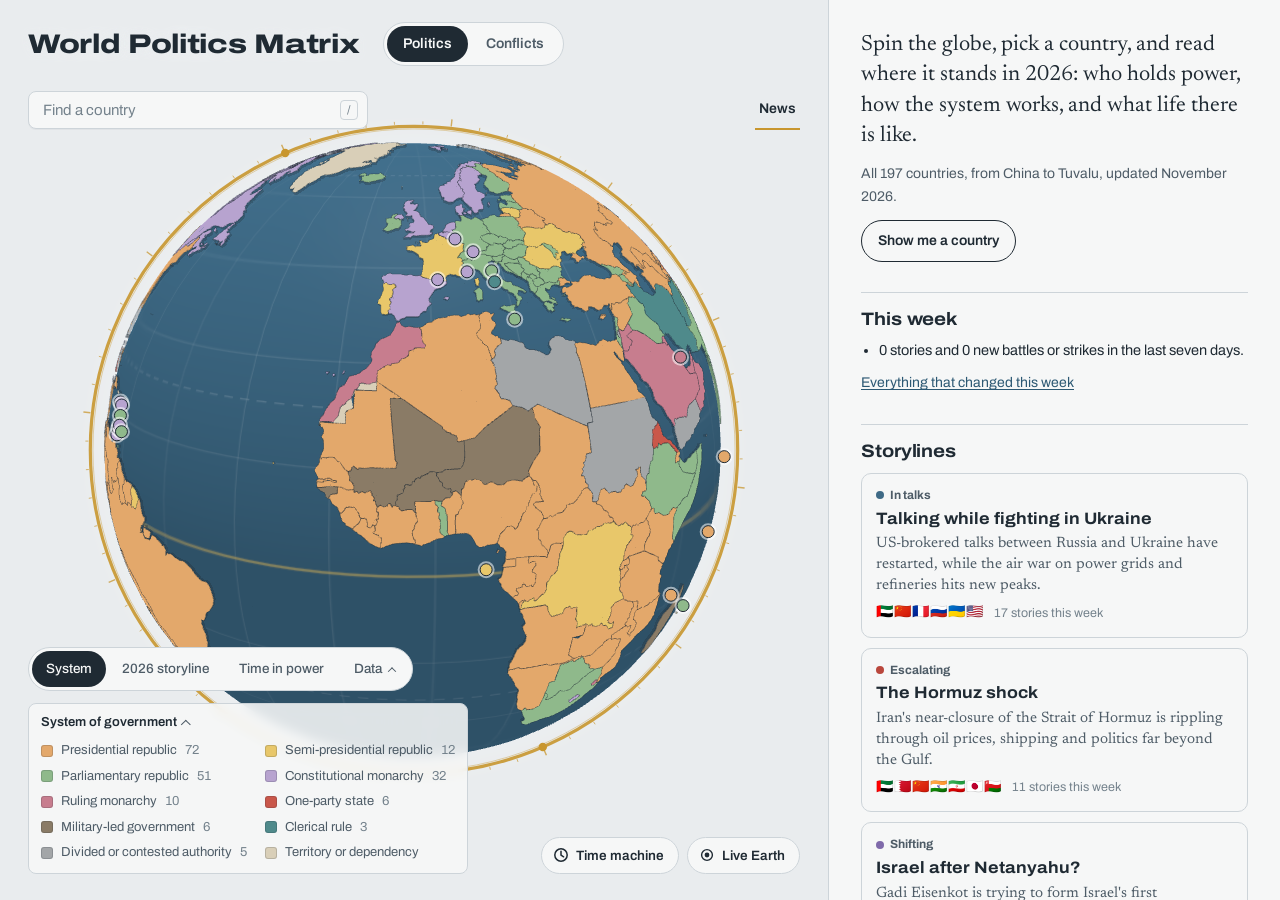
==== commit 3f3eca85: "Forecasts: live prediction-market odds on 19 big questions, your own scored calls Odds load from Pol" ====
--- a/index.html
+++ b/index.html
@@ -82,6 +82,7 @@
         <div id="intro-today"></div>
         <div id="intro-week"></div>
         <div id="intro-threads"></div>
+        <div id="intro-forecasts"></div>
         <h2 class="intro-h">Latest news</h2>
         <ul class="news-mini" id="latest-news"></ul>
         <p class="more-link"><a href="news.html">All news and what's coming up</a></p>
@@ -124,5 +125,6 @@
 <script src="assets/features/timemachine.js"></script>
 <script src="assets/features/trust.js"></script>
 <script src="assets/features/threads.js"></script>
+<script src="assets/features/forecasts.js"></script>
 </body>
 </html>
--- a/assets/features.css
+++ b/assets/features.css
@@ -202,3 +202,34 @@
 .link-why { font-size: 15px; color: var(--ink-2); line-height: 1.4; }
 .thread-key li::before { background: var(--brass); }
 .thread-key a, .thread-key .link { font-family: var(--sans); font-size: 13px; }
+
+/* ---------- forecasts ---------- */
+.fc-intro { font-family: var(--sans); font-size: 14px; color: var(--ink-2); line-height: 1.5; margin: 14px 0 0 !important; }
+.fc-score { margin: 16px 0 0; padding: 12px 14px; border-radius: 8px; background: color-mix(in srgb, var(--brass) 13%, transparent); }
+.fc-score p { font-family: var(--sans); font-size: 14.5px !important; margin: 0 0 4px !important; line-height: 1.45; }
+.fcs { list-style: none; margin: 0; padding: 0; }
+.fc { border-bottom: 1px solid var(--rule); padding: 12px 0 10px; }
+.fc-top { display: grid; grid-template-columns: 1fr auto; gap: 12px; align-items: start; }
+.fc-q { display: flex; flex-direction: column; gap: 2px; }
+.fc-q b { font-family: var(--sans); font-size: 15.5px; font-weight: 650; line-height: 1.3; }
+.fc-q small { font-family: var(--sans); font-size: 12.5px; color: var(--ink-3); }
+.fc-odds { text-align: right; font-family: var(--sans); line-height: 1; }
+.fc-odds span { display: block; font-stretch: 112%; font-weight: 800; font-size: 24px; font-variant-numeric: tabular-nums; }
+.fc-odds small { font-size: 11px; color: var(--ink-3); }
+.fc-bar { position: relative; height: 6px; border-radius: 3px; background: var(--chip); margin: 8px 0 6px; }
+.fc-bar span { display: block; height: 100%; border-radius: 3px; background: #3E6A86; }
+.fc-bar i { position: absolute; top: -4px; width: 3px; height: 14px; border-radius: 2px; background: var(--brass-deep); transform: translateX(-1px); }
+.fc-why { font-size: 14.5px !important; color: var(--ink-2); line-height: 1.45; margin: 4px 0 6px !important; }
+.fc-mine { display: flex; flex-wrap: wrap; align-items: center; gap: 8px 12px; font-family: var(--sans); font-size: 13px; }
+.fc-mine label { display: flex; align-items: center; gap: 8px; flex: 1 1 220px; }
+.fc-mine label span { color: var(--ink-2); font-weight: 600; }
+.fc-mine input { flex: 1; accent-color: var(--brass-deep); }
+.fc-mine output { width: 38px; text-align: right; font-weight: 700; font-variant-numeric: tabular-nums; }
+.fc-you { flex-basis: 100%; font-family: var(--sans); font-size: 12.5px; color: var(--ink-2); }
+.fc-res { font-family: var(--sans); font-size: 13.5px !important; font-weight: 600; margin: 4px 0 !important; }
+.fc-res.yes { color: #2F7564; } .fc-res.no { color: var(--war); }
+.fc-src { font-family: var(--sans); font-size: 12.5px !important; color: var(--ink-3); margin: 6px 0 0 !important; }
+.fc-src a, .fc-src .link { color: var(--ink-2); font-size: 12.5px; }
+.fc-mini { list-style: none; margin: 0; padding: 0; }
+.fc-mini li { display: grid; grid-template-columns: 52px 1fr; gap: 10px; align-items: baseline; padding: 6px 0; border-bottom: 1px solid var(--rule); font-family: var(--sans); font-size: 14px; line-height: 1.35; }
+.fc-mini-p { font-stretch: 112%; font-weight: 800; font-size: 17px; color: #3E6A86; font-variant-numeric: tabular-nums; }
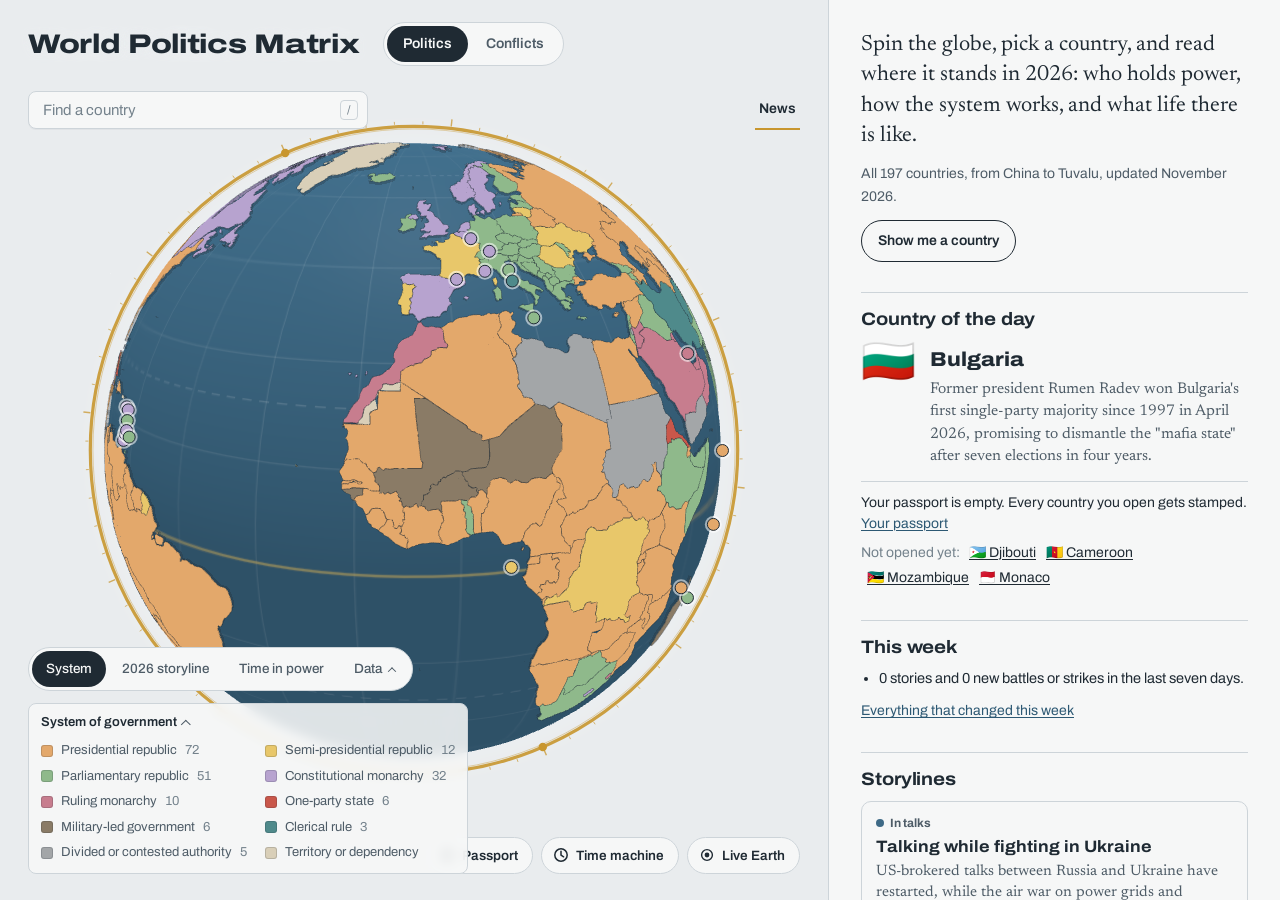
==== commit 0bf8c6e4: "Passport: track the countries you open and read, country of the day, spaced-repetition quiz Passport" ====
--- a/index.html
+++ b/index.html
@@ -126,5 +126,6 @@
 <script src="assets/features/trust.js"></script>
 <script src="assets/features/threads.js"></script>
 <script src="assets/features/forecasts.js"></script>
+<script src="assets/features/passport.js"></script>
 </body>
 </html>
--- a/assets/features.css
+++ b/assets/features.css
@@ -233,3 +233,52 @@
 .fc-mini { list-style: none; margin: 0; padding: 0; }
 .fc-mini li { display: grid; grid-template-columns: 52px 1fr; gap: 10px; align-items: baseline; padding: 6px 0; border-bottom: 1px solid var(--rule); font-family: var(--sans); font-size: 14px; line-height: 1.35; }
 .fc-mini-p { font-stretch: 112%; font-weight: 800; font-size: 17px; color: #3E6A86; font-variant-numeric: tabular-nums; }
+
+/* ---------- panel buttons ---------- */
+.pbtn { display: inline-block; font-family: var(--sans); font-size: 13.5px; font-weight: 600; padding: 7px 14px; border-radius: 999px; border: 1px solid var(--rule); background: var(--paper); color: var(--ink); cursor: pointer; text-decoration: none; }
+.pbtn:hover { border-color: var(--ink); }
+
+/* ---------- passport ---------- */
+.cotd { display: grid; grid-template-columns: auto 1fr; gap: 14px; align-items: start; text-decoration: none; color: inherit; padding: 4px 0 12px; }
+.cotd-flag { font-size: 44px; line-height: 1; }
+.cotd b { display: block; font-family: var(--sans); font-stretch: 112%; font-size: 20px; font-weight: 800; margin-bottom: 3px; }
+.cotd b + span { display: block; font-size: 15.5px; line-height: 1.45; color: var(--ink-2); }
+.cotd:hover b { text-decoration: underline; text-decoration-thickness: 1px; text-underline-offset: 3px; }
+.pp-strip { border-top: 1px solid var(--rule); padding-top: 10px; font-family: var(--sans); font-size: 14px; }
+.pp-strip p { margin: 0 0 6px !important; font-size: 14px !important; line-height: 1.5; }
+.pp-nudge { color: var(--ink-3); }
+.pp-nudge a { display: inline-block; margin: 2px 4px 2px 6px; color: var(--ink); white-space: nowrap; }
+.pp-stats { display: grid; grid-template-columns: repeat(3, 1fr); gap: 10px; margin: 18px 0 8px; }
+.pp-stats div { display: flex; flex-direction: column; padding: 12px 12px 10px; border-radius: 8px; background: color-mix(in srgb, var(--brass) 12%, transparent); }
+.pp-stats b { font-family: var(--sans); font-stretch: 115%; font-weight: 800; font-size: 32px; line-height: 1; font-variant-numeric: tabular-nums; }
+.pp-stats span { font-family: var(--sans); font-size: 12.5px; color: var(--ink-2); margin-top: 4px; }
+.pp-regions { list-style: none; margin: 0; padding: 0; }
+.pp-regions li { display: grid; grid-template-columns: 82px 1fr 52px; gap: 10px; align-items: center; padding: 5px 0; font-family: var(--sans); font-size: 14px; }
+.pp-bar { display: flex; height: 8px; border-radius: 4px; background: var(--chip); overflow: hidden; }
+.pp-bar i { display: block; height: 100%; background: #A8741F; }
+.pp-bar i.o { background: #E6CF97; }
+.pp-n { text-align: right; font-variant-numeric: tabular-nums; color: var(--ink-2); font-size: 13px; }
+.pp-chips, .pp-recent { list-style: none; margin: 0; padding: 0; }
+.pp-chips { display: flex; flex-wrap: wrap; gap: 6px; }
+.pp-chips a { display: inline-block; padding: 5px 11px; border: 1px solid var(--rule); border-radius: 999px; font-family: var(--sans); font-size: 13.5px; color: var(--ink); text-decoration: none; }
+.pp-chips a:hover { border-color: var(--ink); }
+.pp-recent li { display: flex; justify-content: space-between; gap: 10px; padding: 5px 0; border-bottom: 1px solid var(--rule); font-family: var(--sans); font-size: 14.5px; }
+.pp-recent span { color: var(--ink-3); font-size: 13px; }
+
+/* ---------- quiz ---------- */
+.qz-prog { height: 4px; border-radius: 2px; background: var(--chip); margin: 14px 0 4px; overflow: hidden; }
+.qz-prog i { display: block; height: 100%; background: var(--brass-deep); transition: width .3s; }
+.qz-q { font-family: var(--sans); font-stretch: 108%; font-size: 22px !important; font-weight: 700; line-height: 1.3; margin: 18px 0 10px !important; }
+.qz-big { font-size: 96px !important; line-height: 1.1; margin: 4px 0 10px !important; }
+.qz-opts { list-style: none; margin: 0; padding: 0; display: grid; gap: 8px; }
+.qz-opts button { width: 100%; display: flex; align-items: center; gap: 12px; text-align: left; padding: 12px 14px; border-radius: 10px; border: 1px solid var(--rule); background: var(--paper); color: var(--ink); font-family: var(--sans); font-size: 16px; cursor: pointer; }
+.qz-opts button:hover:not(:disabled) { border-color: var(--ink); }
+.qz-opts kbd { flex: none; width: 22px; height: 22px; display: grid; place-items: center; border-radius: 5px; background: var(--chip); font: 600 12px var(--sans); color: var(--ink-2); }
+.qz-opts button:disabled { cursor: default; opacity: .6; }
+.qz-opts button.right { opacity: 1; border-color: #2F7564; background: color-mix(in srgb, #2F7564 13%, var(--paper)); }
+.qz-opts button.wrong { opacity: 1; border-color: var(--war); background: color-mix(in srgb, var(--war) 12%, var(--paper)); }
+.qz-verdict { font-family: var(--sans); font-size: 15.5px !important; line-height: 1.45; margin: 14px 0 10px !important; }
+.qz-next { display: flex; align-items: center; gap: 14px; flex-wrap: wrap; font-family: var(--sans); font-size: 14px; }
+.qz-score { font-family: var(--sans); font-size: 18px !important; margin: 20px 0 0 !important; }
+.qz-big-n { font-stretch: 115%; font-weight: 800; font-size: 56px; line-height: 1; margin-right: 6px; vertical-align: -6px; }
+@media (max-width: 899px) { .qz-big { font-size: 72px !important; } .qz-q { font-size: 19px !important; } }
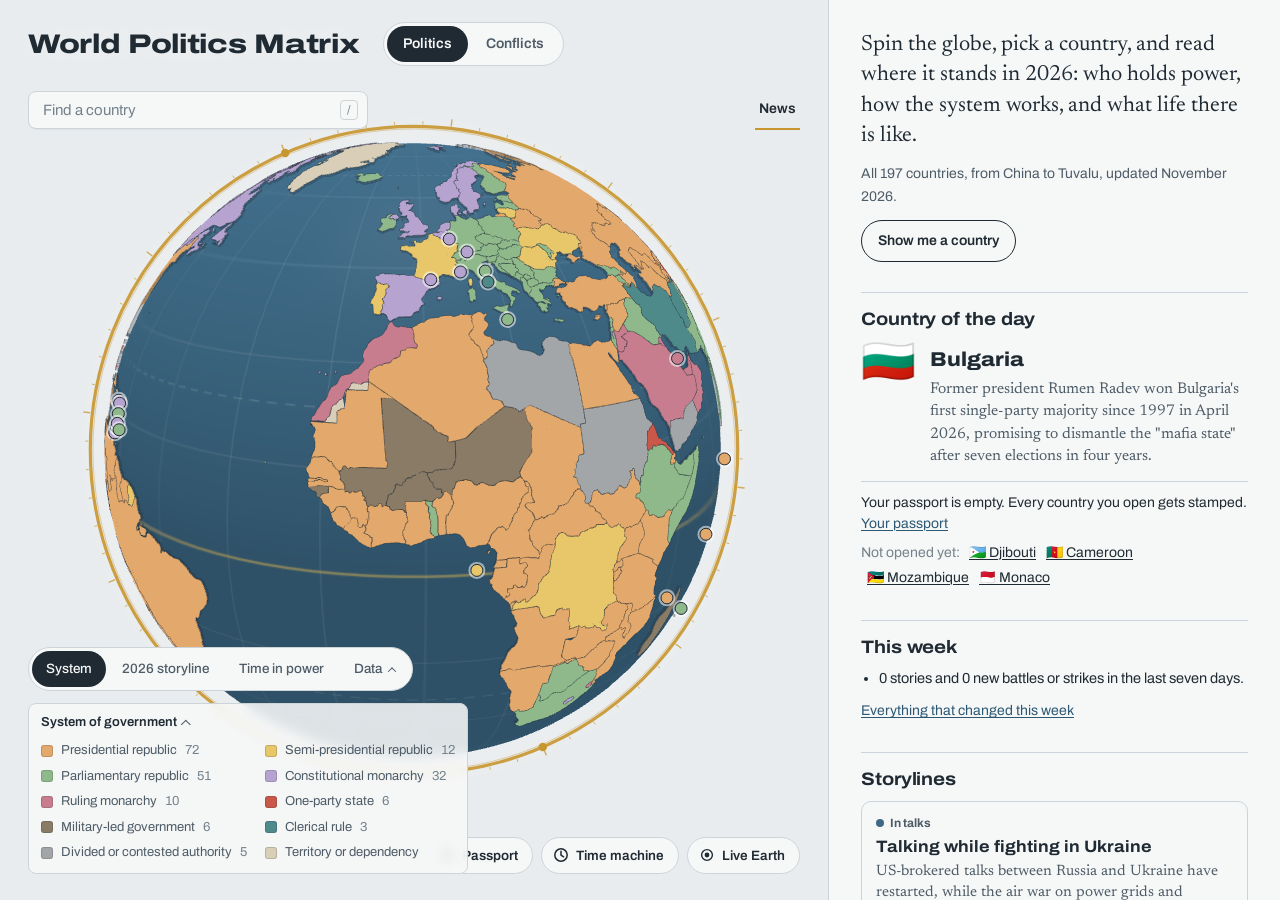
==== commit ba24b665: "Connections and everyday life Connections: alliances and blocs (curated, sourced), top trade partner" ====
--- a/index.html
+++ b/index.html
@@ -127,5 +127,7 @@
 <script src="assets/features/threads.js"></script>
 <script src="assets/features/forecasts.js"></script>
 <script src="assets/features/passport.js"></script>
+<script src="assets/features/connections.js"></script>
+<script src="assets/features/people.js"></script>
 </body>
 </html>
--- a/assets/features.css
+++ b/assets/features.css
@@ -282,3 +282,57 @@
 .qz-score { font-family: var(--sans); font-size: 18px !important; margin: 20px 0 0 !important; }
 .qz-big-n { font-stretch: 115%; font-weight: 800; font-size: 56px; line-height: 1; margin-right: 6px; vertical-align: -6px; }
 @media (max-width: 899px) { .qz-big { font-size: 72px !important; } .qz-q { font-size: 19px !important; } }
+
+/* ---------- connections ---------- */
+.web-switch { display: flex; flex-wrap: wrap; align-items: center; gap: 6px; margin: 4px 0 6px; font-family: var(--sans); font-size: 13px; }
+.web-switch > span { color: var(--ink-3); margin-right: 2px; }
+.web-switch button, .web-chips button { display: inline-flex; align-items: center; gap: 6px; padding: 5px 11px; border-radius: 999px; border: 1px solid var(--rule); background: var(--paper); color: var(--ink); font: 600 13px var(--sans); cursor: pointer; }
+.web-switch button:hover, .web-chips button:hover { border-color: var(--ink); }
+.web-switch button[aria-pressed="true"], .web-chips button[aria-pressed="true"] { background: var(--ink); border-color: var(--ink); color: var(--paper); }
+.web .sw { display: inline-block; width: 14px; height: 3px; border-radius: 2px; }
+.web .sw.out { background: #267868; } .web .sw.in { background: #AA6E14; } .web .sw.arms { background: #AA372D; }
+.web-kind { display: grid; grid-template-columns: 112px 1fr; gap: 10px; align-items: baseline; padding: 4px 0; }
+.web-kind > span { font-family: var(--sans); font-size: 12.5px; color: var(--ink-3); line-height: 1.3; }
+.web-chips { list-style: none; margin: 0; padding: 0; display: flex; flex-wrap: wrap; gap: 6px; }
+.web-chips small { font-weight: 400; font-size: 11.5px; opacity: .75; }
+.web-bloc-note { font-family: var(--sans); font-size: 14px !important; line-height: 1.5; padding: 10px 12px; border-radius: 8px; background: color-mix(in srgb, #6E5AAA 10%, transparent); margin: 8px 0 !important; }
+.web-bloc-note .src, .web-bloc-note .src a { color: var(--ink-3); font-size: 12.5px; }
+.web-total { font-family: var(--sans); font-size: 14.5px !important; line-height: 1.5; margin: 2px 0 8px !important; }
+.web-cols { display: grid; grid-template-columns: 1fr 1fr; gap: 14px; }
+.web-h { display: flex; align-items: center; gap: 7px; font-family: var(--sans); font-size: 12.5px !important; font-weight: 700; color: var(--ink-2); margin: 0 0 4px !important; }
+.web-bars { list-style: none; margin: 0 0 6px; padding: 0; }
+.web-bars li { display: grid; grid-template-columns: minmax(0, 1fr) 36px 38px; gap: 8px; align-items: center; padding: 3px 0; font-family: var(--sans); font-size: 13.5px; }
+.web-who { overflow: hidden; text-overflow: ellipsis; white-space: nowrap; }
+.web-bar { height: 6px; border-radius: 3px; background: var(--chip); overflow: hidden; }
+.web-bar i { display: block; height: 100%; border-radius: 3px; background: #267868; }
+.web-bars.in .web-bar i { background: #AA6E14; }
+.web-bars.arms .web-bar i { background: #AA372D; }
+.web-bars.arms li { grid-template-columns: minmax(0, 1fr) 120px 40px; }
+.web-n { text-align: right; font-variant-numeric: tabular-nums; color: var(--ink-2); font-size: 12.5px; }
+.web-sanc { list-style: none; margin: 0 0 4px; padding: 0; }
+.web-sanc li { display: flex; gap: 8px; align-items: baseline; padding: 4px 0; font-family: var(--sans); font-size: 14px; line-height: 1.4; }
+.web-sanc .tchip { flex: none; }
+.web-src { font-family: var(--sans); font-size: 12.5px !important; color: var(--ink-3); margin-top: 12px !important; }
+.web-src a { color: var(--ink-2); }
+@media (prefers-color-scheme: dark) { :root:not([data-theme="light"]) .web .sw.out, :root:not([data-theme="light"]) .web-bar i { background: #78CDB9; } }
+@media (max-width: 899px) { .web-cols { grid-template-columns: 1fr; gap: 6px; } .web-kind { grid-template-columns: 1fr; gap: 4px; } }
+
+/* ---------- people, past, voices ---------- */
+.ppl-list { margin: 0 0 6px; padding-left: 18px; }
+.ppl-list li { padding: 2px 0; font-size: 16px; line-height: 1.5; }
+.ppl-say { list-style: none; margin: 0 0 6px; padding: 0; }
+.ppl-say li { display: flex; flex-wrap: wrap; align-items: center; gap: 4px 12px; padding: 6px 0; border-bottom: 1px solid var(--rule); }
+.ppl-speak { flex: none; width: 34px; height: 34px; display: grid; place-items: center; border-radius: 50%; border: 1px solid var(--rule); background: var(--paper); color: var(--ink); cursor: pointer; }
+.ppl-speak:hover { border-color: var(--ink); }
+.ppl-speak svg { width: 16px; height: 16px; }
+.ppl-p { display: flex; flex-direction: column; min-width: 0; flex: 1; }
+.ppl-p b { font-family: var(--sans); font-size: 17px; font-weight: 700; }
+.ppl-p small { font-family: var(--sans); font-size: 13px; color: var(--ink-2); }
+.ppl-novoice { flex-basis: 100%; font-family: var(--sans); font-size: 12px; color: var(--ink-3); }
+.ppl-money { font-size: 16px !important; line-height: 1.55; }
+.past-tl li span { font-variant-numeric: tabular-nums; }
+.voice-list { list-style: none; margin: 0 0 8px; padding: 0; }
+.voice-list li { padding: 8px 0; border-bottom: 1px solid var(--rule); }
+.voice-list blockquote { margin: 0; padding-left: 12px; border-left: 3px solid var(--brass); font-size: 16px; line-height: 1.5; }
+.voice-by { font-family: var(--sans); font-size: 12.5px !important; color: var(--ink-3); margin: 6px 0 0 15px !important; }
+.voice-by a { color: var(--ink-2); }
